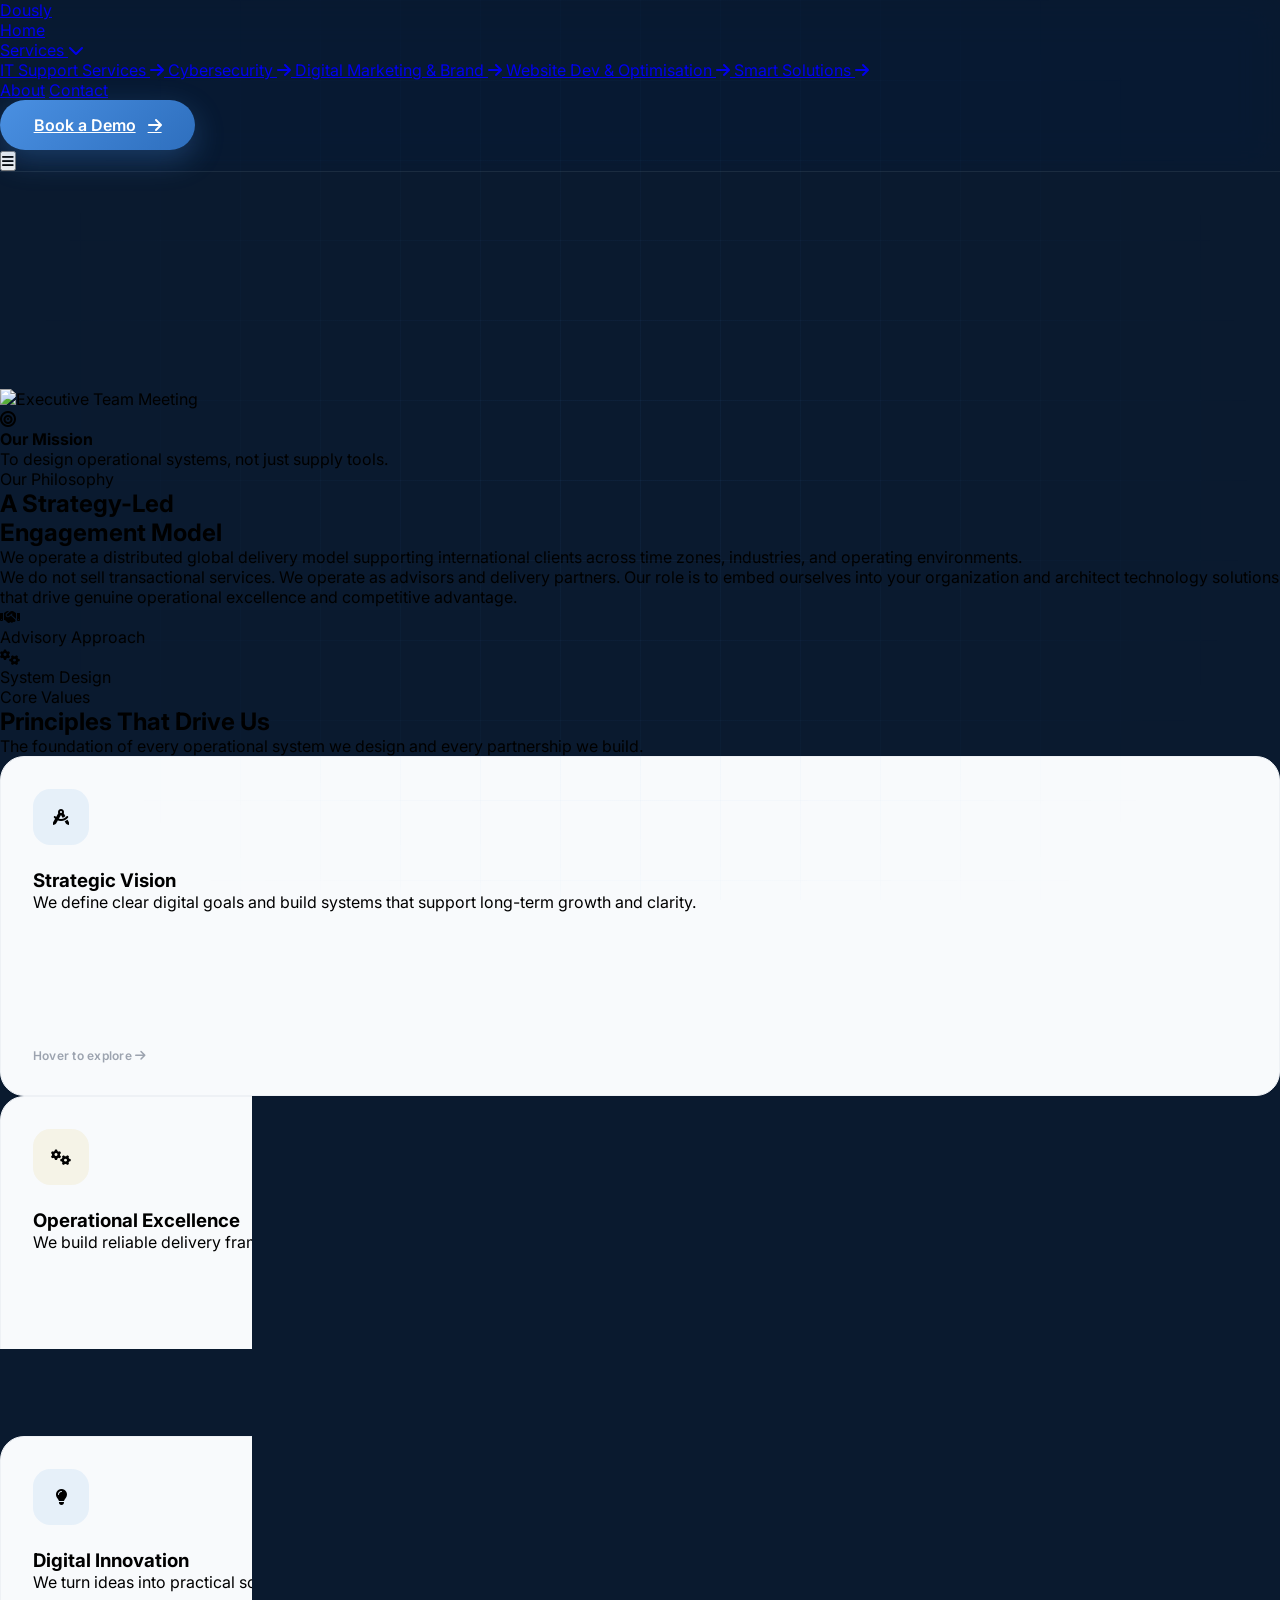
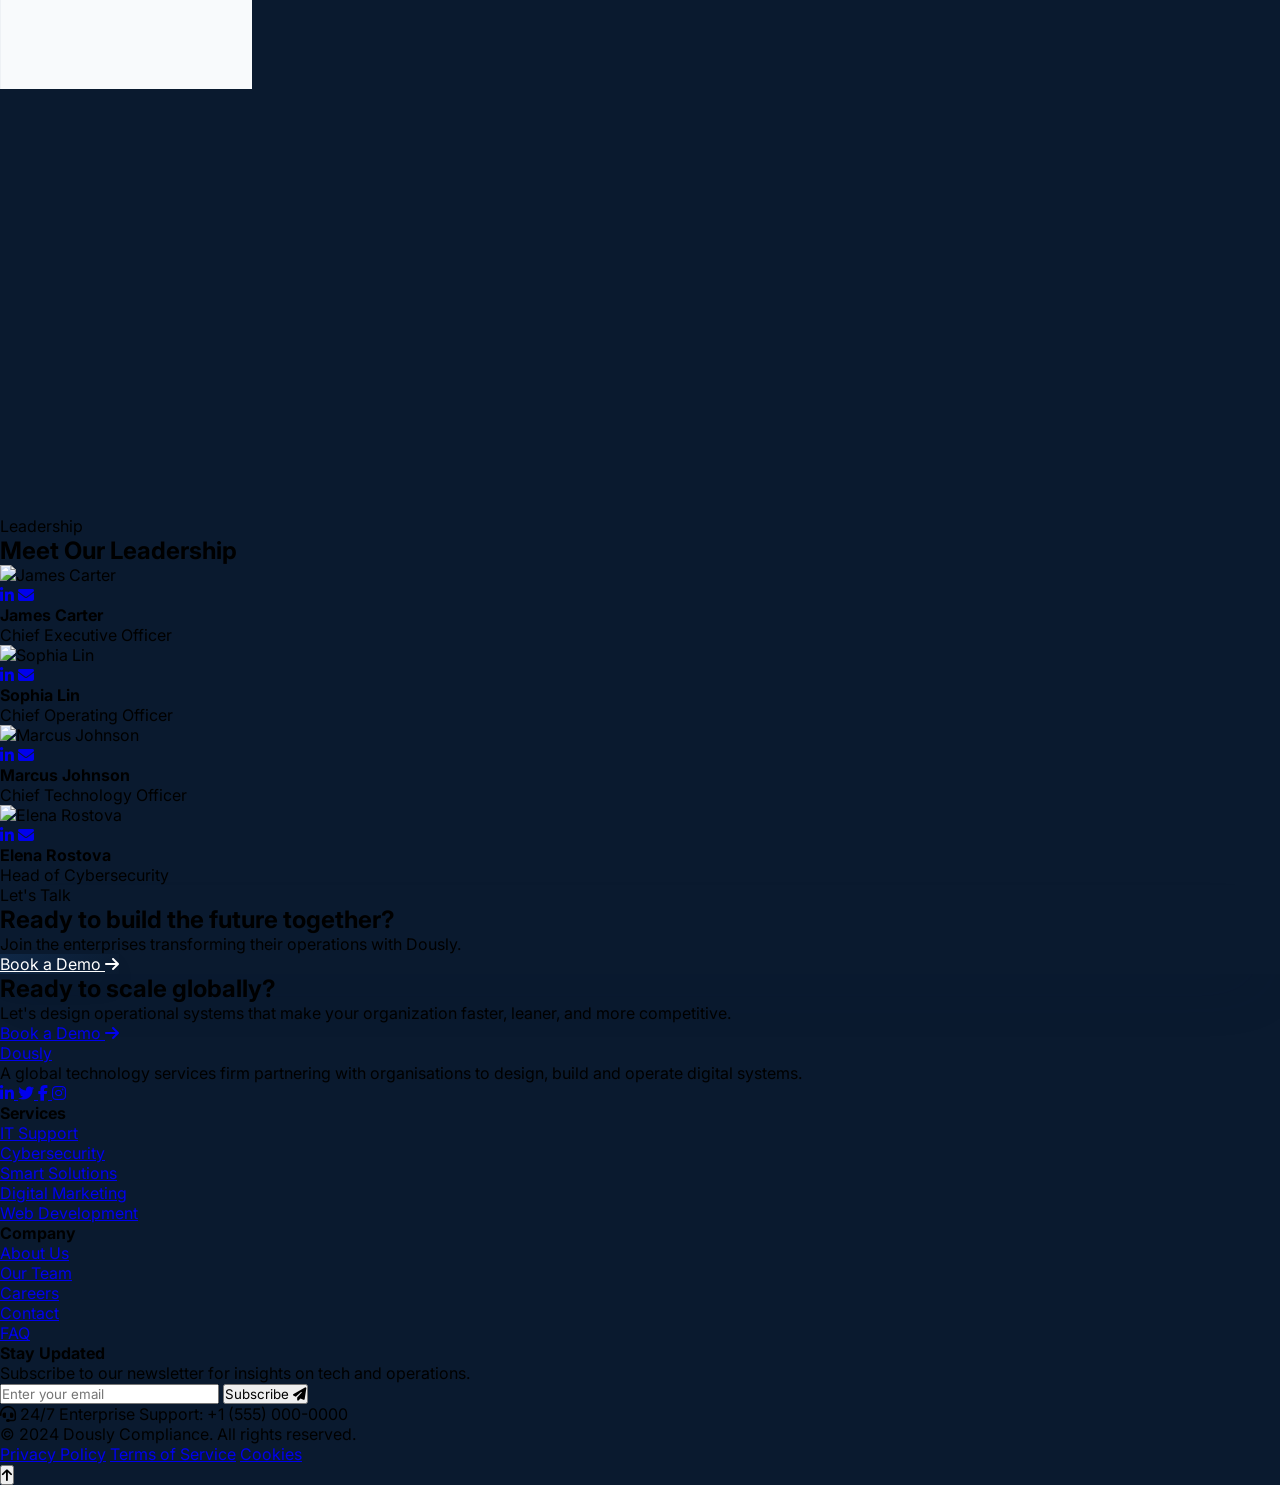
==== about.html @ 8a2f2029 "code updated" ====
<!DOCTYPE html>
<html lang="en">

<head>
    <meta charset="UTF-8">
    <meta name="viewport" content="width=device-width, initial-scale=1.0">
    <title>Dously - About Us</title>
    <script src="https://cdn.tailwindcss.com"></script>
    <link rel="preconnect" href="https://fonts.googleapis.com">
    <link rel="preconnect" href="https://fonts.gstatic.com" crossorigin>
    <link href="https://fonts.googleapis.com/css2?family=Inter:wght@300;400;500;600;700;800;900&display=swap"
        rel="stylesheet">
    <link rel="stylesheet" href="https://cdnjs.cloudflare.com/ajax/libs/font-awesome/6.4.0/css/all.min.css">
    <link rel="stylesheet" href="./docs/style.css">
    <link rel="stylesheet" href="./docs/services.css">
    <script src="https://cdnjs.cloudflare.com/ajax/libs/gsap/3.12.5/gsap.min.js"></script>
    <script src="https://cdnjs.cloudflare.com/ajax/libs/gsap/3.12.5/ScrollTrigger.min.js"></script>
    <style>
        .hero-overlay {
            background: radial-gradient(circle at 20% 30%, rgba(74, 144, 226, 0.15) 0%, transparent 50%), radial-gradient(circle at 80% 70%, rgba(212, 175, 55, 0.08) 0%, transparent 50%), linear-gradient(180deg, rgba(10, 26, 47, 0.9) 0%, rgba(10, 26, 47, 1) 100%);
        }

        .grid-overlay {
            background-image: linear-gradient(rgba(74, 144, 226, 0.06) 1px, transparent 1px), linear-gradient(90deg, rgba(74, 144, 226, 0.06) 1px, transparent 1px);
            background-size: 80px 80px;
            mask-image: radial-gradient(circle at center, black 10%, transparent 80%);
            -webkit-mask-image: radial-gradient(circle at center, black 10%, transparent 80%);
        }

        /* GSAP Initial States */
        .word-mask {
            display: inline-block;
            overflow: hidden;
            vertical-align: bottom;
        }

        .word-inner {
            display: inline-block;
            transform: translateY(120%);
            opacity: 0;
        }


        /* Utilities */
        .gradient-text {
            background: linear-gradient(135deg, #FFFFFF 0%, #8BC5E8 50%, #4A90E2 100%);
            -webkit-background-clip: text;
            background-clip: text;
            -webkit-text-fill-color: transparent;
        }

        .team-card {
            transition: all 0.4s ease;
        }

        .team-card:hover .team-img {
            transform: scale(1.05);
        }

        .team-card:hover .team-social {
            opacity: 1;
            transform: translateY(0);
        }

        .cta-btn {
            background: linear-gradient(135deg, #4A90E2 0%, #2E6FBE 100%);
            box-shadow: 0 10px 30px rgba(74, 144, 226, 0.3);
            transition: all 0.3s ease;
        }

        .cta-btn:hover {
            transform: translateY(-3px);
            box-shadow: 0 15px 40px rgba(74, 144, 226, 0.5);
        }
    </style>
</head>

<body>

    <div id="navbar"></div>

    <!-- HERO SECTION -->
    <section class="relative min-h-[70vh] flex items-center overflow-hidden bg-[#0A1A2F] pt-32 pb-20 px-6 lg:px-12">
        <div class="absolute inset-0 hero-overlay z-0"></div>
        <div class="absolute inset-0 grid-overlay z-0 opacity-40"></div>

        <!-- Floating Orbs -->
        <div class="absolute top-1/4 -left-20 w-96 h-96 rounded-full bg-[#4A90E2]/10 blur-[120px] z-0"></div>
        <div class="absolute bottom-0 -right-20 w-96 h-96 rounded-full bg-[#D4AF37]/10 blur-[120px] z-0"></div>

        <div class="relative z-10 max-w-7xl mx-auto w-full text-center py-10">
            <div class="word-mask inline-flex items-center gap-3 mb-8">
                <span class="word-inner inline-flex items-center gap-3">
                    <span class="w-12 h-[1px] bg-gradient-to-r from-transparent to-[#D4AF37]"></span>
                    <span class="text-sm tracking-[0.35em] uppercase text-[#D4AF37] font-medium">Who We Are</span>
                    <span class="w-12 h-[1px] bg-gradient-to-l from-transparent to-[#D4AF37]"></span>
                </span>
            </div>

            <h1 class="font-bold text-white leading-tight tracking-tight mb-8"
                style="font-size: clamp(2.5rem, 6vw, 4.5rem);">
                <span class="word-mask"><span class="word-inner">Architects</span></span>
                <span class="word-mask"><span class="word-inner">of</span></span>
                <span class="word-mask"><span class="word-inner">Digital</span></span>
                <br>
                <span class="word-mask"><span class="word-inner gradient-text">Transformation</span></span>
            </h1>

            <p class="word-mask max-w-3xl mx-auto">
                <span class="word-inner text-lg md:text-xl text-white/60 leading-relaxed font-light block">
                    We partner with executive teams to solve complex operational challenges, designing systems that make
                    organizations faster, leaner, and more secure.
                </span>
            </p>
        </div>
    </section>

    <!-- MISSION & VISION SECTION -->
    <section class="relative bg-[#F8FAFC] py-14 lg:py-32 px-6 lg:px-12 rounded-t-[40px] -mt-10 z-10">
        <div class="max-w-7xl mx-auto grid lg:grid-cols-2 gap-8 lg:gap-24 items-center">

            <!-- Left: Image -->
            <div class="relative order-2 lg:order-1">
                <div
                    class="absolute -top-6 -left-6 w-32 h-32 border-l-4 border-t-4 border-[#4A90E2] rounded-tl-3xl z-20 hidden lg:block">
                </div>
                <div
                    class="absolute -bottom-6 -right-6 w-32 h-32 border-r-4 border-b-4 border-[#D4AF37] rounded-br-3xl z-20 hidden lg:block">
                </div>

                <div class="relative rounded-3xl overflow-hidden shadow-2xl shadow-blue-900/10 group">
                    <img src="https://images.unsplash.com/photo-1556761175-5973dc0f32e7?q=80&w=2072&auto=format&fit=crop"
                        alt="Executive Team Meeting"
                        class="w-full md:h-[450px] w-auto object-cover transition-transform duration-700 group-hover:scale-105">
                    <div class="absolute inset-0 bg-gradient-to-t from-[#0A1A2F]/40 to-transparent"></div>

                    <div
                        class="absolute bottom-8 left-8 right-8 bg-white/90 backdrop-blur-md p-6 rounded-2xl shadow-xl border border-white/50 md:flex hidden items-center gap-5">
                        <div
                            class="w-14 h-14 rounded-xl bg-gradient-to-br from-[#4A90E2] to-[#0F2847] flex items-center justify-center flex-shrink-0">
                            <i class="fas fa-bullseye text-white text-xl"></i>
                        </div>
                        <div>
                            <h4 class="font-bold text-black text-lg">Our Mission</h4>
                            <p class="text-gray-600 text-sm">To design operational systems, not just supply tools.</p>
                        </div>
                    </div>
                </div>
            </div>

            <!-- Right: Content -->
            <div class="order-1 lg:order-2">
                <div class="inline-flex items-center gap-3 mb-6">
                    <span class="text-sm tracking-[0.35em] uppercase text-[#D4AF37] font-semibold">Our Philosophy</span>
                </div>
                <h2 class="text-3xl lg:text-4xl font-bold text-black leading-tight tracking-tight mb-6">
                    A Strategy-Led <br> Engagement Model
                </h2>
                <p class="text-lg text-gray-500 leading-relaxed mb-6">
                    We operate a distributed global delivery model supporting international clients across time zones,
                    industries, and operating environments.
                </p>
                <p class="text-base text-gray-400 leading-relaxed mb-8">
                    We do not sell transactional services. We operate as advisors and delivery partners. Our role is to
                    embed ourselves into your organization and architect technology solutions that drive genuine
                    operational excellence and competitive advantage.
                </p>

                <div class="flex flex-wrap gap-6">
                    <div class="flex items-center gap-3 text-gray-700 font-medium">
                        <div class="w-10 h-10 rounded-full bg-[#4A90E2]/10 flex items-center justify-center">
                            <i class="fas fa-handshake text-sm text-[#4A90E2]"></i>
                        </div>
                        Advisory Approach
                    </div>
                    <div class="flex items-center gap-3 text-gray-700 font-medium">
                        <div class="w-10 h-10 rounded-full bg-[#D4AF37]/10 flex items-center justify-center">
                            <i class="fas fa-cogs text-sm text-[#D4AF37]"></i>
                        </div>
                        System Design
                    </div>
                </div>
            </div>

        </div>
    </section>

    <!-- CORE VALUES SECTION -->
    <section class="bg-white py-14 lg:py-24 px-6 lg:px-12">
        <div class="max-w-7xl mx-auto">
            <div class="text-center max-w-3xl mx-auto mb-16">
                <div class="inline-flex items-center gap-3 mb-6">
                    <span class="w-8 h-[1px] bg-[#D4AF37]"></span>
                    <span class="text-sm tracking-[0.35em] uppercase text-[#D4AF37] font-semibold">Core Values</span>
                    <span class="w-8 h-[1px] bg-[#D4AF37]"></span>
                </div>
                <h2 class="text-3xl lg:text-4xl font-bold text-black leading-tight tracking-tight mb-4">
                    Principles That Drive Us
                </h2>
                <p class="text-lg text-gray-400 leading-relaxed">
                    The foundation of every operational system we design and every partnership we build.
                </p>
            </div>

            <div class="grid grid-cols-1 md:grid-cols-2 lg:grid-cols-4 gap-8 lg:gap-5">
                <div class="flip-card">
                    <div class="flip-card-inner">
                        <div class="flip-card-front">
                            <div class="flip-icon-ring flip-icon-blue">
                                <i class="fas fa-drafting-compass text-2xl text-[#4A90E2]"></i>
                            </div>
                            <h3 class="text-xl font-bold text-black mb-3 tracking-tight">Strategic Vision</h3>
                            <p class="text-gray-500 text-sm leading-relaxed">We define clear digital goals and build
                                systems that support long-term growth and clarity.</p>
                            <span class="flip-hint">Hover to explore <i class="fas fa-arrow-right ml-1"></i></span>
                        </div>
                        <div class="flip-card-back"
                            style="background-image:linear-gradient(180deg, rgba(10,15,26,0.55), rgba(10,15,26,0.92)), url('https://images.unsplash.com/photo-1516321318423-f06f85e504b3?q=80&w=800&auto=format&fit=crop');">
                            <i class="fas fa-drafting-compass text-3xl text-[#4A90E2] mb-4"></i>
                            <h3 class="text-lg font-bold text-white mb-3 tracking-tight">Strategic Vision</h3>
                            <p class="text-gray-200 text-sm leading-relaxed">Every engagement starts with direction,
                                ensuring the outcome supports measurable business objectives.</p>
                        </div>
                    </div>
                </div>

                <div class="flip-card">
                    <div class="flip-card-inner">
                        <div class="flip-card-front">
                            <div class="flip-icon-ring flip-icon-gold">
                                <i class="fas fa-gears text-2xl text-[#D4AF37]"></i>
                            </div>
                            <h3 class="text-xl font-bold text-black mb-3 tracking-tight">Operational Excellence</h3>
                            <p class="text-gray-500 text-sm leading-relaxed">We build reliable delivery frameworks that
                                keep teams efficient, aligned, and moving forward.</p>
                            <span class="flip-hint">Hover to explore <i class="fas fa-arrow-right ml-1"></i></span>
                        </div>
                        <div class="flip-card-back"
                            style="background-image:linear-gradient(180deg, rgba(20,15,4,0.55), rgba(20,15,4,0.92)), url('https://images.unsplash.com/photo-1516321497487-e288fb19713f?q=80&w=800&auto=format&fit=crop');">
                            <i class="fas fa-gears text-3xl text-[#D4AF37] mb-4"></i>
                            <h3 class="text-lg font-bold text-white mb-3 tracking-tight">Operational Excellence</h3>
                            <p class="text-gray-200 text-sm leading-relaxed">Systems, processes, and workflows are
                                optimized to reduce friction and improve delivery quality.</p>
                        </div>
                    </div>
                </div>

                <div class="flip-card">
                    <div class="flip-card-inner">
                        <div class="flip-card-front">
                            <div class="flip-icon-ring flip-icon-blue">
                                <i class="fas fa-lightbulb text-2xl text-[#4A90E2]"></i>
                            </div>
                            <h3 class="text-xl font-bold text-black mb-3 tracking-tight">Digital Innovation</h3>
                            <p class="text-gray-500 text-sm leading-relaxed">We turn ideas into practical solutions that
                                improve how teams work and how customers engage.</p>
                            <span class="flip-hint">Hover to explore <i class="fas fa-arrow-right ml-1"></i></span>
                        </div>
                        <div class="flip-card-back"
                            style="background-image:linear-gradient(180deg, rgba(10,15,26,0.55), rgba(10,15,26,0.92)), url('https://images.unsplash.com/photo-1460925895917-afdab827c52f?q=80&w=800&auto=format&fit=crop');">
                            <i class="fas fa-lightbulb text-3xl text-[#4A90E2] mb-4"></i>
                            <h3 class="text-lg font-bold text-white mb-3 tracking-tight">Digital Innovation</h3>
                            <p class="text-gray-200 text-sm leading-relaxed">We combine design, development, and
                                automation to create smarter digital experiences.</p>
                        </div>
                    </div>
                </div>

                <div class="flip-card">
                    <div class="flip-card-inner">
                        <div class="flip-card-front">
                            <div class="flip-icon-ring flip-icon-gold">
                                <i class="fas fa-handshake-angle text-2xl text-[#D4AF37]"></i>
                            </div>
                            <h3 class="text-xl font-bold text-black mb-3 tracking-tight">True Partnership</h3>
                            <p class="text-gray-500 text-sm leading-relaxed">We work alongside your team as a committed
                                partner focused on real outcomes.</p>
                            <span class="flip-hint">Hover to explore <i class="fas fa-arrow-right ml-1"></i></span>
                        </div>
                        <div class="flip-card-back"
                            style="background-image:linear-gradient(180deg, rgba(20,15,4,0.55), rgba(20,15,4,0.92)), url('https://images.unsplash.com/photo-1521737604893-d14cc237f11d?q=80&w=800&auto=format&fit=crop');">
                            <i class="fas fa-handshake-angle text-3xl text-[#D4AF37] mb-4"></i>
                            <h3 class="text-lg font-bold text-white mb-3 tracking-tight">True Partnership</h3>
                            <p class="text-gray-200 text-sm leading-relaxed">Our team acts as an extension of yours,
                                aligned with the same goals and long-term vision.</p>
                        </div>
                    </div>
                </div>
            </div>
        </div>
    </section>

    <!-- LEADERSHIP / TEAM SECTION -->
    <section class="bg-[#F8FAFC] py-14 lg:py-26 px-6 lg:px-12">
        <div class="max-w-7xl mx-auto">
            <div class="text-center max-w-3xl mx-auto mb-16">
                <div class="inline-flex items-center gap-3 mb-6">
                    <span class="w-8 h-[1px] bg-[#D4AF37]"></span>
                    <span class="text-sm tracking-[0.35em] uppercase text-[#D4AF37] font-semibold">Leadership</span>
                    <span class="w-8 h-[1px] bg-[#D4AF37]"></span>
                </div>
                <h2 class="text-3xl lg:text-4xl font-bold text-black leading-tight tracking-tight">
                    Meet Our Leadership
                </h2>
            </div>

            <div class="grid grid-cols-1 sm:grid-cols-2 lg:grid-cols-4 gap-8">
                <!-- Member 1 -->
                <div
                    class="team-card bg-white rounded-2xl overflow-hidden border border-gray-100 shadow-sm hover:shadow-xl transition-all duration-500">
                    <div class="relative h-72 overflow-hidden">
                        <img src="https://images.unsplash.com/photo-1537511446984-935f663eb1f4?w=500&auto=format&fit=crop&q=60&ixlib=rb-4.1.0&ixid=M3wxMjA3fDB8MHxzZWFyY2h8NXx8bWFuJTIwb2ZmaWNlfGVufDB8fDB8fHwy"
                            class="team-img w-full h-full object-cover" alt="James Carter">
                        <div
                            class="team-social absolute inset-0 bg-[#0A1A2F]/60 flex items-center justify-center gap-4 opacity-0 translate-y-4 transition-all duration-500">
                            <a href="#"
                                class="w-10 h-10 rounded-full bg-white/10 hover:bg-[#4A90E2] flex items-center justify-center text-white transition-colors"><i
                                    class="fab fa-linkedin-in"></i></a>
                            <a href="#"
                                class="w-10 h-10 rounded-full bg-white/10 hover:bg-[#4A90E2] flex items-center justify-center text-white transition-colors"><i
                                    class="fas fa-envelope"></i></a>
                        </div>
                    </div>
                    <div class="p-6 text-center">
                        <h4 class="text-lg font-bold text-black">James Carter</h4>
                        <p class="text-sm text-[#4A90E2] font-medium mt-1">Chief Executive Officer</p>
                    </div>
                </div>

                <!-- Member 2 -->
                <div
                    class="team-card bg-white rounded-2xl overflow-hidden border border-gray-100 shadow-sm hover:shadow-xl transition-all duration-500">
                    <div class="relative h-72 overflow-hidden">
                        <img src="https://images.unsplash.com/photo-1622151834677-70f982c9adef?w=500&auto=format&fit=crop&q=60&ixlib=rb-4.1.0&ixid=M3wxMjA3fDB8MHxzZWFyY2h8OHx8bWFuJTIwb2ZmaWNlfGVufDB8fDB8fHwy"
                            class="team-img w-full h-full object-cover" alt="Sophia Lin">
                        <div
                            class="team-social absolute inset-0 bg-[#0A1A2F]/60 flex items-center justify-center gap-4 opacity-0 translate-y-4 transition-all duration-500">
                            <a href="#"
                                class="w-10 h-10 rounded-full bg-white/10 hover:bg-[#4A90E2] flex items-center justify-center text-white transition-colors"><i
                                    class="fab fa-linkedin-in"></i></a>
                            <a href="#"
                                class="w-10 h-10 rounded-full bg-white/10 hover:bg-[#4A90E2] flex items-center justify-center text-white transition-colors"><i
                                    class="fas fa-envelope"></i></a>
                        </div>
                    </div>
                    <div class="p-6 text-center">
                        <h4 class="text-lg font-bold text-black">Sophia Lin</h4>
                        <p class="text-sm text-[#4A90E2] font-medium mt-1">Chief Operating Officer</p>
                    </div>
                </div>

                <!-- Member 3 -->
                <div
                    class="team-card bg-white rounded-2xl overflow-hidden border border-gray-100 shadow-sm hover:shadow-xl transition-all duration-500">
                    <div class="relative h-72 overflow-hidden">
                        <img src="https://images.unsplash.com/photo-1618568949779-895d81686151?w=500&auto=format&fit=crop&q=60&ixlib=rb-4.1.0&ixid=M3wxMjA3fDB8MHxzZWFyY2h8MTR8fG1hbiUyMG9mZmljZXxlbnwwfHwwfHx8Mg%3D%3D"
                            class="team-img w-full h-full object-cover" alt="Marcus Johnson">
                        <div
                            class="team-social absolute inset-0 bg-[#0A1A2F]/60 flex items-center justify-center gap-4 opacity-0 translate-y-4 transition-all duration-500">
                            <a href="#"
                                class="w-10 h-10 rounded-full bg-white/10 hover:bg-[#4A90E2] flex items-center justify-center text-white transition-colors"><i
                                    class="fab fa-linkedin-in"></i></a>
                            <a href="#"
                                class="w-10 h-10 rounded-full bg-white/10 hover:bg-[#4A90E2] flex items-center justify-center text-white transition-colors"><i
                                    class="fas fa-envelope"></i></a>
                        </div>
                    </div>
                    <div class="p-6 text-center">
                        <h4 class="text-lg font-bold text-black">Marcus Johnson</h4>
                        <p class="text-sm text-[#4A90E2] font-medium mt-1">Chief Technology Officer</p>
                    </div>
                </div>

                <!-- Member 4 -->
                <div
                    class="team-card bg-white rounded-2xl overflow-hidden border border-gray-100 shadow-sm hover:shadow-xl transition-all duration-500">
                    <div class="relative h-72 overflow-hidden">
                        <img src="https://images.unsplash.com/photo-1507307080003-b453948f5528?w=500&auto=format&fit=crop&q=60&ixlib=rb-4.1.0&ixid=M3wxMjA3fDB8MHxzZWFyY2h8MTd8fG1hbiUyMG9mZmljZXxlbnwwfHwwfHx8Mg%3D%3D"
                            class="team-img w-full h-full object-cover" alt="Elena Rostova">
                        <div
                            class="team-social absolute inset-0 bg-[#0A1A2F]/60 flex items-center justify-center gap-4 opacity-0 translate-y-4 transition-all duration-500">
                            <a href="#"
                                class="w-10 h-10 rounded-full bg-white/10 hover:bg-[#4A90E2] flex items-center justify-center text-white transition-colors"><i
                                    class="fab fa-linkedin-in"></i></a>
                            <a href="#"
                                class="w-10 h-10 rounded-full bg-white/10 hover:bg-[#4A90E2] flex items-center justify-center text-white transition-colors"><i
                                    class="fas fa-envelope"></i></a>
                        </div>
                    </div>
                    <div class="p-6 text-center">
                        <h4 class="text-lg font-bold text-black">Elena Rostova</h4>
                        <p class="text-sm text-[#4A90E2] font-medium mt-1">Head of Cybersecurity</p>
                    </div>
                </div>
            </div>
        </div>
    </section>

    <section class="bg-white   relative ">
        <div
            class="w-full mx-auto border border-gray-100 p-5 lg:p-16 overflow-hidden text-center cta-panel">
            <div class="absolute top-0 right-0 w-72 h-72 bg-[#4A90E2]/10 blur-[90px] pointer-events-none"></div>
            <div class="absolute bottom-0 left-0 w-72 h-72 bg-[#D4AF37]/10 blur-[90px] pointer-events-none"></div>
            <div class="absolute inset-0 cta-grid pointer-events-none"></div>

            <div class="relative z-10 py-20 flex flex-col items-center">
                <div class="inline-flex items-center gap-3 mb-6">
                    <span class="w-8 h-[1px] bg-[#D4AF37]"></span>
                    <span class="text-sm tracking-[0.35em] uppercase text-[#D4AF37] font-semibold">Let's Talk</span>
                    <span class="w-8 h-[1px] bg-[#D4AF37]"></span>
                </div>
                <h2 class="text-3xl lg:text-4xl font-bold text-black tracking-tight mb-4 max-w-2xl">
                    Ready to build the future together?
                </h2>
                <p class="text-gray-500 text-lg max-w-xl mb-10 leading-relaxed">
                    Join the enterprises transforming their operations with Dously.
                </p>
                <a href="/contact.html"
                    class="cta-btn-light inline-flex items-center gap-3 px-8 py-4 rounded-full text-base font-semibold">
                    Book a Demo
                    <i class="fas fa-arrow-right text-sm cta-arrow"></i>
                </a>
            </div>
        </div>
    </section>

    <div id="footer"></div>

    <script>
        gsap.registerPlugin(ScrollTrigger);

        // 1. Hero Text Reveal Animation
        window.addEventListener('load', () => {
            gsap.to(".word-inner", {
                y: 0,
                opacity: 1,
                duration: 1.2,
                stagger: 0.08,
                ease: "expo.out",
                delay: 0.2
            });
        });
    </script>
    <script src="./docs/navbar.js"></script>
    <script src="./docs/footer.js"></script>
</body>

</html>
---- docs/style.css ----
@import url('https://fonts.googleapis.com/css2?family=Inter:ital,opsz,wght@0,14..32,100..900;1,14..32,100..900&display=swap');

* {
    font-family: "Inter", sans-serif;
}

:root {
    --navy-deep: #0A1A2F;
    --navy-mid: #0F2847;
    --accent-blue: #4A90E2;
    --accent-light: #8BC5E8;
    --gold: #D4AF37;
}

* {
    margin: 0;
    padding: 0;
    box-sizing: border-box;
}

body {
    font-family: 'Inter', sans-serif;
    background: var(--navy-deep);
    overflow-x: hidden;
}

#loader {
    position: fixed;
    inset: 0;
    background: var(--navy-deep);
    z-index: 9999;
    display: flex;
    flex-direction: column;
    justify-content: center;
    align-items: center;
    gap: 1.5rem;
}

.loader-track {
    width: 250px;
    height: 2px;
    background: rgba(74, 144, 226, 0.2);
    border-radius: 999px;
    overflow: hidden;
}

.loader-fill {
    width: 0%;
    height: 100%;
    background: linear-gradient(90deg, var(--accent-blue), var(--gold));
}

.loader-text {
    font-size: 1.5rem;
    font-weight: 700;
    color: white;
    letter-spacing: 2px;
}

.hero-section {
    position: relative;
    min-height: 100vh;
    display: flex;
    align-items: center;
    overflow: hidden;
    background: var(--navy-deep);
    padding: 5rem 6rem 3.5rem;
}

#heroVideo {
    position: absolute;
    top: 0;
    left: 0;
    width: 100%;
    height: 100%;
    object-fit: cover;
    z-index: 1;
    opacity: 0.4;
}

.video-overlay {
    position: absolute;
    inset: 0;
    z-index: 2;
    background: radial-gradient(circle at 20% 30%, rgba(74, 144, 226, 0.15) 0%, transparent 50%), radial-gradient(circle at 80% 70%, rgba(212, 175, 55, 0.08) 0%, transparent 50%), linear-gradient(90deg, rgba(10, 26, 47, 0.95) 0%, rgba(10, 26, 47, 0.75) 50%, rgba(10, 26, 47, 0.9) 100%);
}

#particleCanvas {
    position: absolute;
    inset: 0;
    z-index: 3;
    pointer-events: none;
}

.grid-overlay {
    position: absolute;
    inset: 0;
    z-index: 2;
    background-image: linear-gradient(rgba(74, 144, 226, 0.06) 1px, transparent 1px), linear-gradient(90deg, rgba(74, 144, 226, 0.06) 1px, transparent 1px);
    background-size: 80px 80px;
    mask-image: radial-gradient(circle at 30% 50%, black 20%, transparent 80%);
    -webkit-mask-image: radial-gradient(circle at 30% 50%, black 20%, transparent 80%);
}

.mouse-glow {
    position: absolute;
    width: 600px;
    height: 600px;
    background: radial-gradient(circle, rgba(74, 144, 226, 0.15) 0%, transparent 70%);
    border-radius: 50%;
    pointer-events: none;
    z-index: 4;
    transform: translate(-50%, -50%);
    transition: transform 0.2s ease-out;
}

.content-wrapper {
    position: relative;
    z-index: 10;
    max-width: 56rem;
    width: 100%;
}

.badge {
    display: inline-flex;
    align-items: center;
    gap: 0.75rem;
    padding: 0.5rem 1.5rem;
    border-radius: 999px;
    background: rgba(255, 255, 255, 0.03);
    border: 1px solid rgba(212, 175, 55, 0.3);
    backdrop-filter: blur(10px);
    margin-bottom: 2rem;
}


.gradient-text {
    background: linear-gradient(135deg, #FFFFFF 0%, #8BC5E8 50%, #4A90E2 100%);
    -webkit-background-clip: text;
    background-clip: text;
    -webkit-text-fill-color: transparent;
}

.cta-btn {
    position: relative;
    display: inline-flex;
    align-items: center;
    gap: 0.75rem;
    padding: 0.95rem 2.1rem;
    background: linear-gradient(135deg, #4A90E2 0%, #2E6FBE 100%);
    color: white;
    border-radius: 999px;
    font-weight: 600;
    font-size: 1rem;
    overflow: hidden;
    box-shadow: 0 10px 40px rgba(74, 144, 226, 0.4);
    transition: transform 0.3s ease, box-shadow 0.3s ease;
}

#heroCta {
    transform-origin: left center;
}

.cta-btn:hover {
    transform: translateY(-3px);
    box-shadow: 0 15px 50px rgba(74, 144, 226, 0.6);
}

.cta-btn::before {
    content: '';
    position: absolute;
    top: 0;
    left: -100%;
    width: 100%;
    height: 100%;
    background: linear-gradient(90deg, transparent, rgba(255, 255, 255, 0.3), transparent);
    transition: left 0.6s ease;
}

.cta-btn:hover::before {
    left: 100%;
}

.word-mask {
    display: inline-block;
    overflow: hidden;
    vertical-align: bottom;
    padding-bottom: 0.08em;
    line-height: 1.15;
}

.word-inner {
    display: inline-block;
    transform: translateY(120%);
    opacity: 0;
}


.scroll-indicator {
    position: absolute;
    bottom: 1.75rem;
    left: 50%;
    transform: translateX(-50%);
    z-index: 10;
    display: flex;
    flex-direction: column;
    align-items: center;
    gap: 0.5rem;
    opacity: 0;
}

.scroll-mouse {
    width: 26px;
    height: 42px;
    border: 2px solid rgba(255, 255, 255, 0.3);
    border-radius: 999px;
    display: flex;
    justify-content: center;
    padding-top: 8px;
}

.scroll-wheel {
    width: 4px;
    height: 8px;
    background: var(--accent-light);
    border-radius: 999px;
    animation: scrollWheel 1.5s ease-in-out infinite;
}

@keyframes scrollWheel {
    0% {
        transform: translateY(0);
        opacity: 1;
    }

    100% {
        transform: translateY(12px);
        opacity: 0;
    }
}

.initial-hidden {
    opacity: 0;
}

* {
    margin: 0;
    padding: 0;
    box-sizing: border-box;
}

body {
    font-family: 'Inter', sans-serif;
    background: #0A1A2F;
}

@media (max-width: 1024px) {
    .hero-section {
        min-height: 100vh;
        padding: 4.5rem 2rem 3rem;
    }
}

@media (max-width: 640px) {
    .hero-section {
        min-height: 100svh;
        padding: 4rem 1.25rem 2.5rem;
    }
}

html {
    scroll-behavior: smooth;
}

section[id],
footer[id] {
    scroll-margin-top: 110px;
}

.nav-glass {
    background: rgba(10, 26, 47, 0.75);
    backdrop-filter: blur(20px) saturate(160%);
    -webkit-backdrop-filter: blur(20px) saturate(160%);
    border-bottom: 1px solid rgba(255, 255, 255, 0.08);
}

@media (max-width: 1024px) {
    .nav-glass {
        background: rgba(10, 26, 47, 0.88);
        background-image: linear-gradient(180deg, rgba(74, 144, 226, 0.16), rgba(10, 26, 47, 0.9));
        backdrop-filter: blur(22px) saturate(180%);
        -webkit-backdrop-filter: blur(22px) saturate(180%);
        border-bottom: 1px solid rgba(74, 144, 226, 0.18);
    }
}

.nav-link {
    position: relative;
    transition: color 0.3s ease;
}

.nav-link::after {
    content: '';
    position: absolute;
    bottom: -4px;
    left: 0;
    width: 0;
    height: 2px;
    background: linear-gradient(90deg, #4A90E2, #D4AF37);
    transition: width 0.3s ease;
}

.nav-link:hover {
    color: #8BC5E8;
}

.nav-link:hover::after {
    width: 100%;
}

.cta-btn {
    background: linear-gradient(135deg, #4A90E2 0%, #2E6FBE 100%);
    box-shadow: 0 8px 20px rgba(74, 144, 226, 0.3);
    transition: all 0.3s ease;
}

.cta-btn:hover {
    transform: translateY(-2px);
    box-shadow: 0 12px 25px rgba(74, 144, 226, 0.5);
}

#mobileMenu {
    display: none;
    background: rgba(10, 26, 47, 0.96);
    background-image: linear-gradient(180deg, rgba(74, 144, 226, 0.18), rgba(10, 26, 47, 0.96));
    backdrop-filter: blur(24px) saturate(180%);
    -webkit-backdrop-filter: blur(24px) saturate(180%);
    border-left: 1px solid rgba(74, 144, 226, 0.2);
}

.mobile-link {
    border-bottom: 1px solid rgba(255, 255, 255, 0.05);
    transition: all 0.3s ease;
}

.mobile-link:hover {
    background: rgba(74, 144, 226, 0.1);
    padding-left: 2rem;
    color: #8BC5E8;
}

* {
    margin: 0;
    padding: 0;
    box-sizing: border-box;
}

body {
    font-family: 'Inter', sans-serif;
    background: #0A1A2F;
}

.bg-grid {
    background-image: linear-gradient(rgba(74, 144, 226, .05) 1px, transparent 1px), linear-gradient(90deg, rgba(74, 144, 226, .05) 1px, transparent 1px);
    background-size: 60px 60px;
}

.h-card {
    transition: all 0.4s cubic-bezier(0.4, 0, 0.2, 1);
    background: linear-gradient(145deg, rgba(255, 255, 255, 0.04), rgba(255, 255, 255, 0.01));
    backdrop-filter: blur(10px);
}

.h-card:hover {
    background: linear-gradient(145deg, rgba(74, 144, 226, 0.1), rgba(255, 255, 255, 0.02));
    border-color: rgba(74, 144, 226, 0.5);
    transform: translateY(-10px) scale(1.02);
}

.h-card:hover .card-number {
    color: rgba(255, 255, 255, 0.1);
}

.h-card:hover .card-icon {
    background: #4A90E2;
    color: white;
    border-color: #4A90E2;
    box-shadow: 0 0 30px rgba(74, 144, 226, 0.4);
}

.h-card:hover .card-arrow {
    transform: translateX(5px);
    color: #D4AF37;
}

.gradient-text {
    background: linear-gradient(135deg, #FFFFFF 0%, #8BC5E8 50%, #4A90E2 100%);
    -webkit-background-clip: text;
    background-clip: text;
    -webkit-text-fill-color: transparent;
}

#progressBar {
    position: absolute;
    bottom: 0;
    left: 0;
    height: 3px;
    width: 100%;
    background: rgba(255, 255, 255, 0.1);
    z-index: 50;
}

#progressFill {
    height: 100%;
    width: 0%;
    background: linear-gradient(90deg, #4A90E2, #D4AF37);
}

.timeline-card {
    opacity: 0;
    transform: translateY(60px);
}

.timeline-dot {
    opacity: 0;
    transform: translate(-50%, -50%) scale(0.5);
}

.faq-item {
    transition: all 0.4s ease;
}

.faq-item:hover .faq-icon {
    transform: rotate(90deg);
}

.faq-item.active .faq-icon {
    background-color: #4A90E2 !important;
    transform: rotate(135deg);
}

.faq-item.active .faq-icon i {
    color: white !important;
}

.faq-item.active h3 {
    color: #4A90E2;
}

.footer-link {
    position: relative;
    display: inline-block;
    transition: padding-left 0.3s ease;
}

.footer-link::before {
    content: '\f105';
    font-family: 'Font Awesome 6 Free';
    font-weight: 900;
    position: absolute;
    left: -12px;
    top: 50%;
    transform: translateY(-50%) translateX(-5px);
    opacity: 0;
    color: #4A90E2;
    transition: all 0.3s ease;
}

.footer-link:hover {
    padding-left: 15px;
    color: #ffffff;
}

.footer-link:hover::before {
    opacity: 1;
    transform: translateY(-50%) translateX(0);
}

#backToTop {
    opacity: 0;
    pointer-events: none;
    transform: translateY(20px);
    transition: opacity 0.4s ease, transform 0.4s ease, background-color 0.3s, color 0.3s;
}

#backToTop.visible {
    opacity: 1;
    pointer-events: auto;
    transform: translateY(0);
}

.insight-card {
    opacity: 0;
    transform: translateY(50px);
}

/* Ensure Swiper variables don't conflict with Tailwind */
.swiper-button-prev::after,
.swiper-button-next::after {
    font-size: 16px !important;
    font-weight: 900 !important;
}

.swiper-pagination-bullet {
    background: #cbd5e1 !important;
    /* gray-300 */
    opacity: 1 !important;
    width: 10px !important;
    height: 10px !important;
    transition: all 0.3s ease !important;
}

.swiper-pagination-bullet-active {
    background: #4A90E2 !important;
    /* brand blue */
    width: 30px !important;
    border-radius: 5px !important;
}

.swiper-slide {
    height: auto !important;
    /* Allows cards to size based on content */
}
---- docs/services.css ----
.hero-overlay {
      background: radial-gradient(circle at 20% 30%, rgba(74, 144, 226, 0.15) 0%, transparent 50%), radial-gradient(circle at 80% 70%, rgba(212, 175, 55, 0.08) 0%, transparent 50%), linear-gradient(180deg, rgba(10, 26, 47, 0.9) 0%, rgba(10, 26, 47, 1) 100%);
  }

  .fade-up {
      opacity: 0;
      transform: translateY(50px);
  }

  .step-line {
      position: absolute;
      top: 40px;
      left: 0;
      width: 100%;
      height: 2px;
      background: #E5E7EB;
      z-index: 0;
  }

  .step-line-active {
      position: absolute;
      top: 40px;
      left: 0;
      width: 0%;
      height: 2px;
      background: linear-gradient(90deg, #4A90E2, #D4AF37);
      z-index: 1;
  }

  .flip-card {
      perspective: 1400px;
      height: 340px;
  }

  .flip-card-inner {
      position: relative;
      width: 100%;
      height: 100%;
      text-align: left;
      transition: transform 0.7s cubic-bezier(0.4, 0.2, 0.2, 1);
      transform-style: preserve-3d;
  }

  .flip-card:hover .flip-card-inner {
      transform: rotateY(180deg);
  }

  .flip-card-front,
  .flip-card-back {
      position: absolute;
      inset: 0;
      backface-visibility: hidden;
      -webkit-backface-visibility: hidden;
      border-radius: 1.5rem;
      padding: 2rem;
      display: flex;
      flex-direction: column;
  }

  .flip-card-front {
      background: #F8FAFC;
      border: 1px solid #EEF1F5;
      box-shadow: 0 1px 2px rgba(16, 24, 40, 0.04);
      transition: box-shadow 0.4s ease, transform 0.4s ease;
  }

  .flip-card:hover .flip-card-front {
      box-shadow: 0 20px 40px -12px rgba(16, 24, 40, 0.15);
  }

  .flip-card-back {
      background-size: cover;
      background-position: center;
      transform: rotateY(180deg);
      justify-content: flex-end;
      color: #fff;
  }

  .flip-icon-ring {
      width: 3.5rem;
      height: 3.5rem;
      border-radius: 1.1rem;
      display: flex;
      align-items: center;
      justify-content: center;
      margin-bottom: 1.5rem;
  }

  .flip-icon-blue {
      background: rgba(74, 144, 226, 0.1);
  }

  .flip-icon-gold {
      background: rgba(212, 175, 55, 0.1);
  }

  .flip-hint {
      margin-top: auto;
      padding-top: 1.25rem;
      font-size: 0.75rem;
      font-weight: 600;
      letter-spacing: 0.02em;
      color: #9CA3AF;
  }

  @media (max-width: 767px) {
      .flip-card {
          height: 300px;
      }
  }

  .process-line {
      position: absolute;
      top: 44px;
      left: 16.6%;
      right: 16.6%;
      height: 2px;
      background: repeating-linear-gradient(90deg, #E2E8F0 0 8px, transparent 8px 16px);
  }

  .process-line-active {
      position: absolute;
      top: 44px;
      left: 16.6%;
      width: 0%;
      height: 2px;
      background: linear-gradient(90deg, #4A90E2, #D4AF37);
      transition: width 1.4s cubic-bezier(0.4, 0.1, 0.2, 1);
  }

  .process-card {
      position: relative;
      background: #ffffff;
      border: 1px solid #EEF1F5;
      border-radius: 1.5rem;
      padding: 3rem 2rem 2rem;
      text-align: center;
      display: flex;
      flex-direction: column;
      align-items: center;
      box-shadow: 0 1px 2px rgba(16, 24, 40, 0.04);
      transition: transform 0.4s ease, box-shadow 0.4s ease;
  }

  .process-card:hover {
      transform: translateY(-6px);
      box-shadow: 0 24px 48px -16px rgba(16, 24, 40, 0.16);
  }

  .process-number {
      position: absolute;
      top: 1.25rem;
      right: 1.5rem;
      font-size: 2.25rem;
      font-weight: 800;
      color: #F1F5F9;
      line-height: 1;
  }

  .process-icon-ring {
      position: relative;
      z-index: 10;
      width: 5rem;
      height: 5rem;
      border-radius: 9999px;
      background: #fff;
      display: flex;
      align-items: center;
      justify-content: center;
      margin-bottom: 1.5rem;
      box-shadow: 0 8px 24px -8px rgba(16, 24, 40, 0.12);
  }

  .process-icon-blue {
      border: 1px solid rgba(74, 144, 226, 0.18);
  }

  .process-icon-gold {
      border: 1px solid rgba(212, 175, 55, 0.18);
  }

  .process-card p {
      max-width: 22rem;
  }

  .stat-grid {
      background-image:
          linear-gradient(rgba(255, 255, 255, 0.03) 1px, transparent 1px),
          linear-gradient(90deg, rgba(255, 255, 255, 0.03) 1px, transparent 1px);
      background-size: 48px 48px;
      mask-image: radial-gradient(ellipse 60% 60% at 50% 50%, black 0%, transparent 100%);
  }

  .stat-card {
      position: relative;
      text-align: center;
      padding: 2.5rem 1.5rem;
      border-radius: 1.25rem;
      background: linear-gradient(180deg, rgba(255, 255, 255, 0.04), rgba(255, 255, 255, 0.01));
      border: 1px solid rgba(255, 255, 255, 0.08);
      transition: transform 0.4s ease, border-color 0.4s ease, background 0.4s ease;
  }

  .stat-card:hover {
      transform: translateY(-6px);
      border-color: rgba(212, 175, 55, 0.3);
      background: linear-gradient(180deg, rgba(255, 255, 255, 0.06), rgba(255, 255, 255, 0.02));
  }

  .stat-icon {
      display: block;
      font-size: 1.5rem;
      color: #D4AF37;
      opacity: 0.7;
      margin-bottom: 1.25rem;
  }

  .cta-panel {
      box-shadow: 0 30px 60px -20px rgba(10, 26, 47, 0.12);
  }

  .cta-grid {
      background-image:
          linear-gradient(rgba(10, 26, 47, 0.03) 1px, transparent 1px),
          linear-gradient(90deg, rgba(10, 26, 47, 0.03) 1px, transparent 1px);
      background-size: 40px 40px;
      mask-image: radial-gradient(ellipse 70% 70% at 50% 0%, black 0%, transparent 100%);
  }

  .cta-btn-light {
      background: linear-gradient(135deg, #0F2847, #0A1A2F);
      color: #ffffff;
      box-shadow: 0 12px 24px -8px rgba(10, 26, 47, 0.4);
      transition: transform 0.35s ease, box-shadow 0.35s ease;
  }

  .cta-btn-light:hover {
      transform: translateY(-3px);
      box-shadow: 0 18px 32px -8px rgba(10, 26, 47, 0.5);
  }

  .cta-btn-light:hover .cta-arrow {
      transform: translateX(4px);
  }

  .cta-arrow {
      transition: transform 0.3s ease;
  }
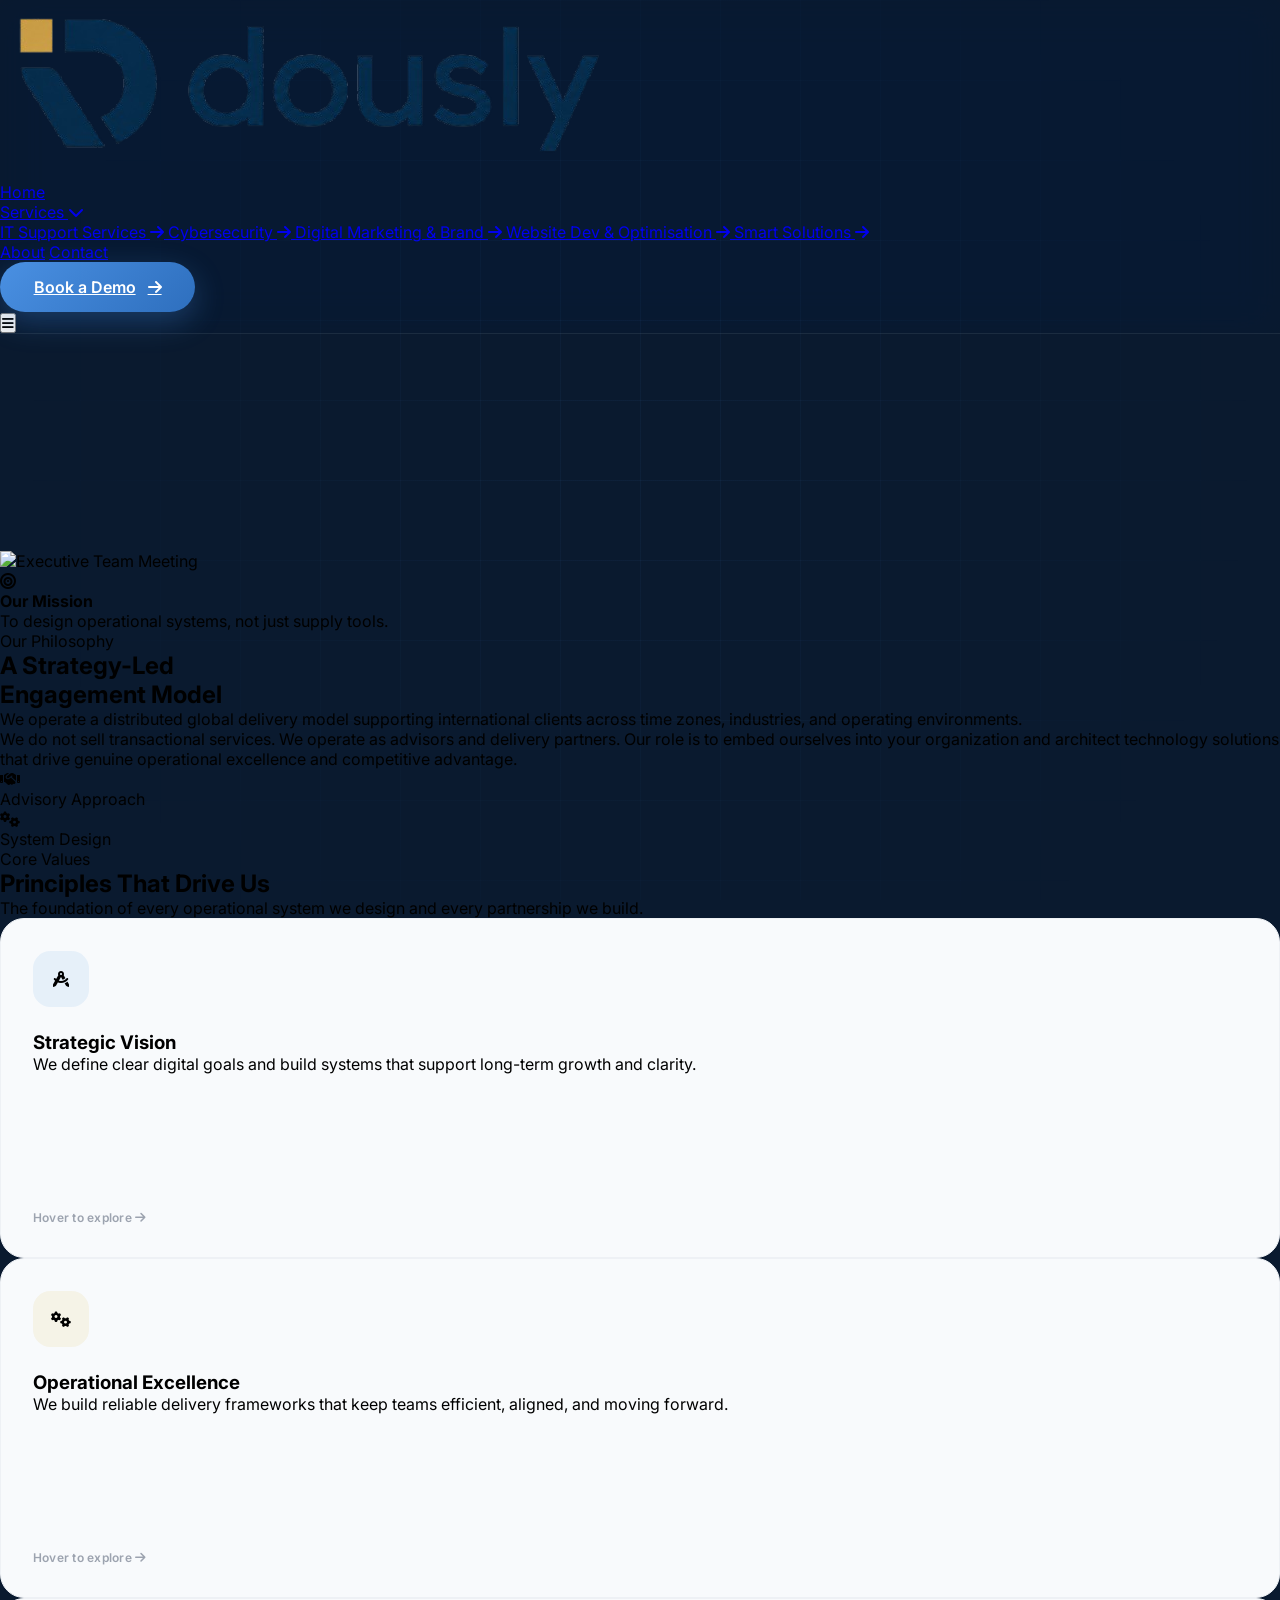
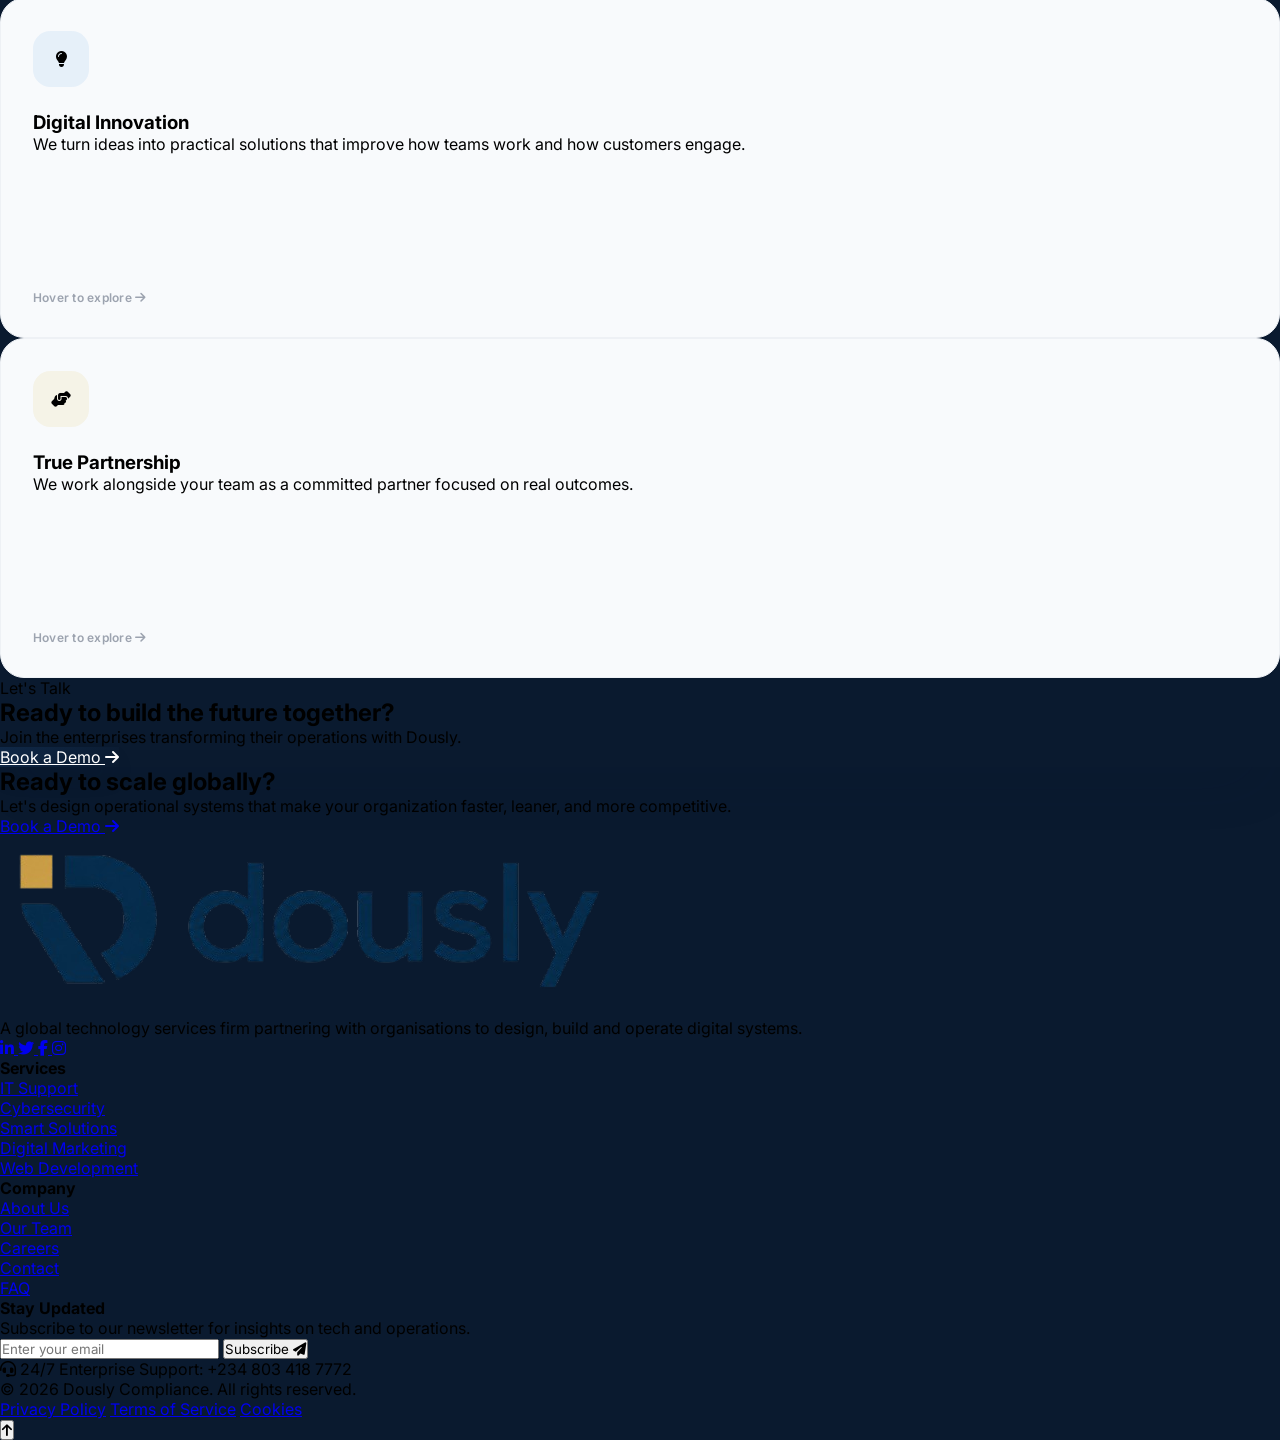
==== commit 7c4b8161: "Update changes" ====
--- a/about.html
+++ b/about.html
@@ -290,111 +290,6 @@
         </div>
     </section>
 
-    <!-- LEADERSHIP / TEAM SECTION -->
-    <section class="bg-[#F8FAFC] py-14 lg:py-26 px-6 lg:px-12">
-        <div class="max-w-7xl mx-auto">
-            <div class="text-center max-w-3xl mx-auto mb-16">
-                <div class="inline-flex items-center gap-3 mb-6">
-                    <span class="w-8 h-[1px] bg-[#D4AF37]"></span>
-                    <span class="text-sm tracking-[0.35em] uppercase text-[#D4AF37] font-semibold">Leadership</span>
-                    <span class="w-8 h-[1px] bg-[#D4AF37]"></span>
-                </div>
-                <h2 class="text-3xl lg:text-4xl font-bold text-black leading-tight tracking-tight">
-                    Meet Our Leadership
-                </h2>
-            </div>
-
-            <div class="grid grid-cols-1 sm:grid-cols-2 lg:grid-cols-4 gap-8">
-                <!-- Member 1 -->
-                <div
-                    class="team-card bg-white rounded-2xl overflow-hidden border border-gray-100 shadow-sm hover:shadow-xl transition-all duration-500">
-                    <div class="relative h-72 overflow-hidden">
-                        <img src="https://images.unsplash.com/photo-1537511446984-935f663eb1f4?w=500&auto=format&fit=crop&q=60&ixlib=rb-4.1.0&ixid=M3wxMjA3fDB8MHxzZWFyY2h8NXx8bWFuJTIwb2ZmaWNlfGVufDB8fDB8fHwy"
-                            class="team-img w-full h-full object-cover" alt="James Carter">
-                        <div
-                            class="team-social absolute inset-0 bg-[#0A1A2F]/60 flex items-center justify-center gap-4 opacity-0 translate-y-4 transition-all duration-500">
-                            <a href="#"
-                                class="w-10 h-10 rounded-full bg-white/10 hover:bg-[#4A90E2] flex items-center justify-center text-white transition-colors"><i
-                                    class="fab fa-linkedin-in"></i></a>
-                            <a href="#"
-                                class="w-10 h-10 rounded-full bg-white/10 hover:bg-[#4A90E2] flex items-center justify-center text-white transition-colors"><i
-                                    class="fas fa-envelope"></i></a>
-                        </div>
-                    </div>
-                    <div class="p-6 text-center">
-                        <h4 class="text-lg font-bold text-black">James Carter</h4>
-                        <p class="text-sm text-[#4A90E2] font-medium mt-1">Chief Executive Officer</p>
-                    </div>
-                </div>
-
-                <!-- Member 2 -->
-                <div
-                    class="team-card bg-white rounded-2xl overflow-hidden border border-gray-100 shadow-sm hover:shadow-xl transition-all duration-500">
-                    <div class="relative h-72 overflow-hidden">
-                        <img src="https://images.unsplash.com/photo-1622151834677-70f982c9adef?w=500&auto=format&fit=crop&q=60&ixlib=rb-4.1.0&ixid=M3wxMjA3fDB8MHxzZWFyY2h8OHx8bWFuJTIwb2ZmaWNlfGVufDB8fDB8fHwy"
-                            class="team-img w-full h-full object-cover" alt="Sophia Lin">
-                        <div
-                            class="team-social absolute inset-0 bg-[#0A1A2F]/60 flex items-center justify-center gap-4 opacity-0 translate-y-4 transition-all duration-500">
-                            <a href="#"
-                                class="w-10 h-10 rounded-full bg-white/10 hover:bg-[#4A90E2] flex items-center justify-center text-white transition-colors"><i
-                                    class="fab fa-linkedin-in"></i></a>
-                            <a href="#"
-                                class="w-10 h-10 rounded-full bg-white/10 hover:bg-[#4A90E2] flex items-center justify-center text-white transition-colors"><i
-                                    class="fas fa-envelope"></i></a>
-                        </div>
-                    </div>
-                    <div class="p-6 text-center">
-                        <h4 class="text-lg font-bold text-black">Sophia Lin</h4>
-                        <p class="text-sm text-[#4A90E2] font-medium mt-1">Chief Operating Officer</p>
-                    </div>
-                </div>
-
-                <!-- Member 3 -->
-                <div
-                    class="team-card bg-white rounded-2xl overflow-hidden border border-gray-100 shadow-sm hover:shadow-xl transition-all duration-500">
-                    <div class="relative h-72 overflow-hidden">
-                        <img src="https://images.unsplash.com/photo-1618568949779-895d81686151?w=500&auto=format&fit=crop&q=60&ixlib=rb-4.1.0&ixid=M3wxMjA3fDB8MHxzZWFyY2h8MTR8fG1hbiUyMG9mZmljZXxlbnwwfHwwfHx8Mg%3D%3D"
-                            class="team-img w-full h-full object-cover" alt="Marcus Johnson">
-                        <div
-                            class="team-social absolute inset-0 bg-[#0A1A2F]/60 flex items-center justify-center gap-4 opacity-0 translate-y-4 transition-all duration-500">
-                            <a href="#"
-                                class="w-10 h-10 rounded-full bg-white/10 hover:bg-[#4A90E2] flex items-center justify-center text-white transition-colors"><i
-                                    class="fab fa-linkedin-in"></i></a>
-                            <a href="#"
-                                class="w-10 h-10 rounded-full bg-white/10 hover:bg-[#4A90E2] flex items-center justify-center text-white transition-colors"><i
-                                    class="fas fa-envelope"></i></a>
-                        </div>
-                    </div>
-                    <div class="p-6 text-center">
-                        <h4 class="text-lg font-bold text-black">Marcus Johnson</h4>
-                        <p class="text-sm text-[#4A90E2] font-medium mt-1">Chief Technology Officer</p>
-                    </div>
-                </div>
-
-                <!-- Member 4 -->
-                <div
-                    class="team-card bg-white rounded-2xl overflow-hidden border border-gray-100 shadow-sm hover:shadow-xl transition-all duration-500">
-                    <div class="relative h-72 overflow-hidden">
-                        <img src="https://images.unsplash.com/photo-1507307080003-b453948f5528?w=500&auto=format&fit=crop&q=60&ixlib=rb-4.1.0&ixid=M3wxMjA3fDB8MHxzZWFyY2h8MTd8fG1hbiUyMG9mZmljZXxlbnwwfHwwfHx8Mg%3D%3D"
-                            class="team-img w-full h-full object-cover" alt="Elena Rostova">
-                        <div
-                            class="team-social absolute inset-0 bg-[#0A1A2F]/60 flex items-center justify-center gap-4 opacity-0 translate-y-4 transition-all duration-500">
-                            <a href="#"
-                                class="w-10 h-10 rounded-full bg-white/10 hover:bg-[#4A90E2] flex items-center justify-center text-white transition-colors"><i
-                                    class="fab fa-linkedin-in"></i></a>
-                            <a href="#"
-                                class="w-10 h-10 rounded-full bg-white/10 hover:bg-[#4A90E2] flex items-center justify-center text-white transition-colors"><i
-                                    class="fas fa-envelope"></i></a>
-                        </div>
-                    </div>
-                    <div class="p-6 text-center">
-                        <h4 class="text-lg font-bold text-black">Elena Rostova</h4>
-                        <p class="text-sm text-[#4A90E2] font-medium mt-1">Head of Cybersecurity</p>
-                    </div>
-                </div>
-            </div>
-        </div>
-    </section>
 
     <section class="bg-white   relative ">
         <div
